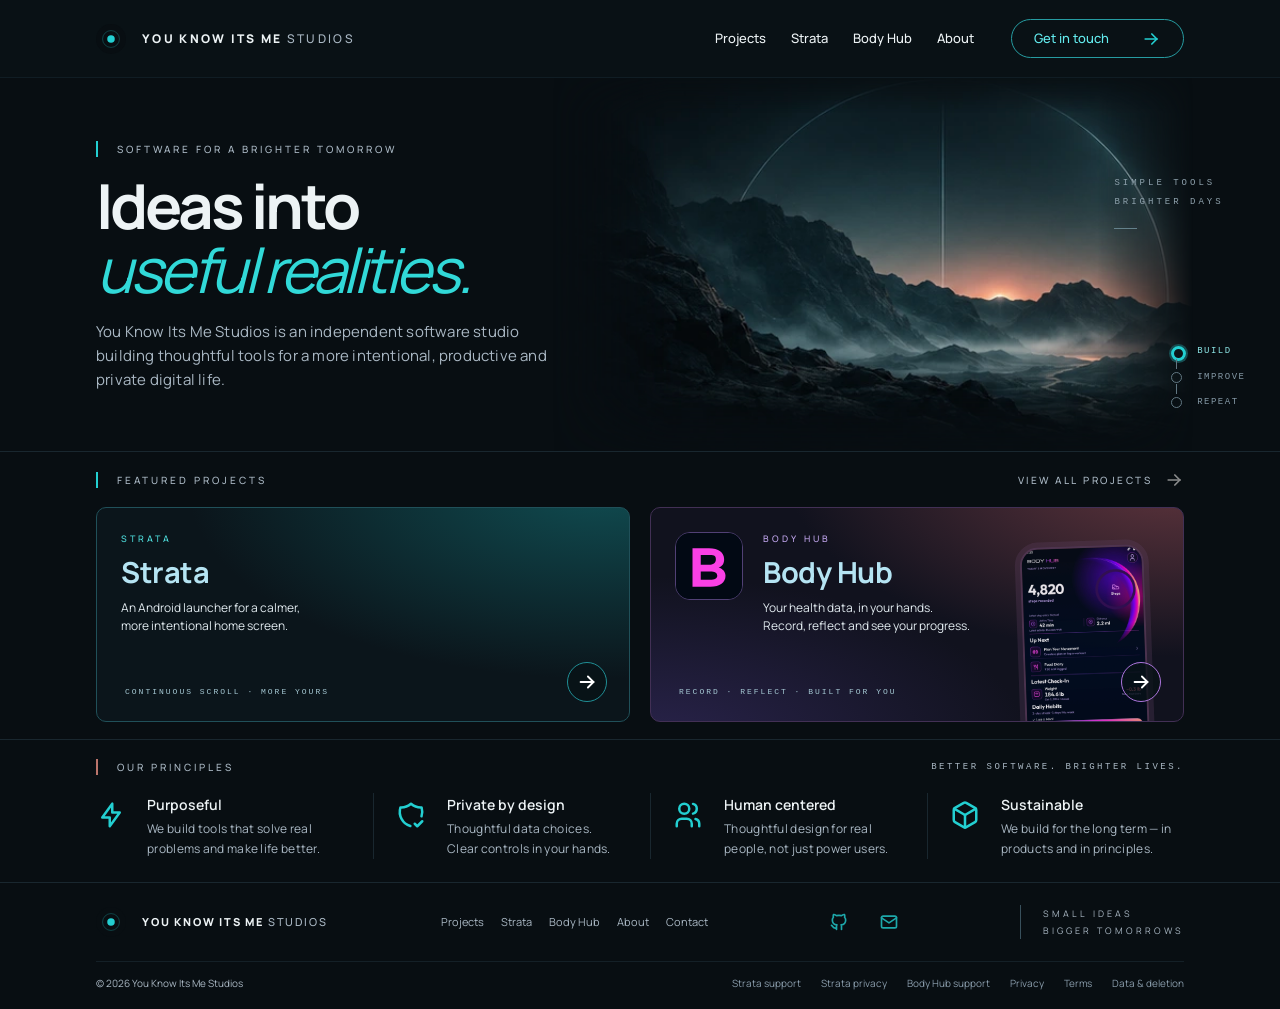
==== index.html @ c28adc27 "Remove homepage hero buttons and trailing spacing" ====
<!doctype html>
<html lang="en">
  <head>
    <meta charset="utf-8">
    <meta name="viewport" content="width=device-width, initial-scale=1">
    <meta name="google-site-verification" content="4R4cerbUJGFpOKjUoRW-4Jpmn5m5QRYNYED318s_ZWQ" />
    <meta name="description" content="You Know Its Me Studios builds focused software, interactive tools, and digital products. Explore Strata and Body Hub for Android.">
    <meta name="theme-color" content="#080e12">
    <meta property="og:title" content="You Know Its Me Studios">
    <meta property="og:description" content="A software and interactive product studio. Explore Strata, a customizable Android launcher, and Body Hub for fitness and general wellness.">
    <meta property="og:type" content="website">
    <meta property="og:url" content="https://you-know-its-me-studios.github.io/youknowitsmestudios/">
    <title>You Know Its Me Studios</title>
    <link rel="icon" href="./assets/favicon.svg" type="image/svg+xml">
    <link rel="stylesheet" href="./styles.css?v=20261003-4">
    <script src="./script.js?v=20261003-4" defer></script>
  </head>
  <body>
    <a class="skip-link" href="#main-content">Skip to content</a>

    <header class="site-header"><div class="shell site-header__inner">
<a class="wordmark" href="./" aria-label="You Know Its Me Studios home"><img src="./assets/favicon.svg" width="30" height="30" alt=""><span>You Know Its Me <b>Studios</b></span></a>
<button class="menu-toggle" type="button" aria-expanded="false" aria-controls="site-navigation" hidden>Menu</button>
<nav class="site-nav" id="site-navigation" aria-label="Primary navigation"><a href="./#projects">Projects</a><a href="./strata/">Strata</a><a href="./bodyhub/">Body Hub</a><a href="./#about">About</a><a class="contact-link" href="mailto:youknowitsmestudios@gmail.com">Get in touch <img src="./assets/icons/arrow-right.svg" alt="" width="20" height="20"></a></nav>
</div></header>

    <main id="main-content">
<section class="hero">
  <div class="shell hero__inner">
    <div class="hero__copy">
      <p class="eyebrow">Software for a brighter tomorrow</p>
      <h1>Ideas into<br><em>useful realities.</em></h1>
      <p class="hero__lede">You Know Its Me Studios is an independent software studio building thoughtful tools for a more intentional, productive and private digital life.</p>
    </div>
    <div class="hero__art" aria-hidden="true"><img class="hero__landscape" src="assets/mountain-valley.webp" width="600" height="373" alt=""><p class="hero__annotation">Simple tools<br>Brighter days<span></span></p><ol class="hero__process"><li class="active">Build</li><li>Improve</li><li>Repeat</li></ol></div>
  </div>
</section>
<section class="projects-section" id="projects" tabindex="-1" aria-labelledby="projects-title"><div class="shell">
  <div class="section-bar"><h2 class="eyebrow" id="projects-title">Featured projects</h2><a class="small-link" href="#project-list">View all projects <img src="assets/icons/arrow-right.svg" width="20" height="20" alt=""></a></div>
  <div class="project-grid" id="project-list">
    <a class="project-card project-card--strata" href="strata/" aria-labelledby="strata-title">
      <div class="project-card__copy"><p class="product-label">Strata</p><h3 id="strata-title">Strata</h3><p>An Android launcher for a calmer,<br class="desktop-break"> more intentional home screen.</p></div>
      <p class="project-card__tags">Continuous scroll · More yours</p><span class="circle-arrow"><img src="assets/icons/arrow-right.svg" width="22" height="22" alt=""></span>
    </a>
    <a class="project-card project-card--bodyhub" href="bodyhub/" aria-labelledby="bodyhub-title">
      <img class="product-icon" src="assets/bodyhub-icon.svg" width="94" height="94" alt="">
      <div class="project-card__copy"><p class="product-label">Body Hub</p><h3 id="bodyhub-title">Body Hub</h3><p>Your health data, in your hands.<br>Record, reflect and see your progress.</p></div>
      <img class="project-card__screen" src="assets/bodyhub-today.webp" width="720" height="1280" alt="Body Hub Today screen with movement, activity and daily records">
      <p class="project-card__tags">Record · Reflect · Built for you</p><span class="circle-arrow"><img src="assets/icons/arrow-right.svg" width="22" height="22" alt=""></span>
    </a>
  </div>
</div></section>
<section class="principles-section" id="about" tabindex="-1" aria-labelledby="principles-title"><div class="shell">
  <div class="section-bar"><h2 class="eyebrow" id="principles-title">Our principles</h2><p class="section-note">Better software. Brighter lives.</p></div>
  <div class="principles">
    <article><img src="assets/icons/bolt.svg" width="30" height="30" alt=""><div><h3>Purposeful</h3><p>We build tools that solve real problems and make life better.</p></div></article>
    <article><img src="assets/icons/shield-check.svg" width="30" height="30" alt=""><div><h3>Private by design</h3><p>Thoughtful data choices.<br>Clear controls in your hands.</p></div></article>
    <article><img src="assets/icons/users.svg" width="30" height="30" alt=""><div><h3>Human centered</h3><p>Thoughtful design for real people, not just power users.</p></div></article>
    <article><img src="assets/icons/cube.svg" width="30" height="30" alt=""><div><h3>Sustainable</h3><p>We build for the long term — in products and in principles.</p></div></article>
  </div>
</div></section>
</main>

    <footer class="site-footer"><div class="shell footer-main">
<a class="wordmark" href="./" aria-label="You Know Its Me Studios home"><img src="./assets/favicon.svg" width="30" height="30" alt=""><span>You Know Its Me <b>Studios</b></span></a>
<nav aria-label="Footer navigation"><a href="./#projects">Projects</a><a href="./strata/">Strata</a><a href="./bodyhub/">Body Hub</a><a href="./#about">About</a><a href="mailto:youknowitsmestudios@gmail.com">Contact</a></nav>
<div class="footer-social"><a href="https://github.com/You-Know-Its-Me-Studios/youknowitsmestudios" aria-label="Studio on GitHub"><img src="./assets/icons/brand-github.svg" alt="" width="20" height="20"></a><a href="mailto:youknowitsmestudios@gmail.com" aria-label="Email the studio"><img src="./assets/icons/mail.svg" alt="" width="20" height="20"></a></div>
<p class="footer-motto">Small ideas<br>Bigger tomorrows</p>
</div><div class="shell footer-resources"><p>© <span data-current-year>2026</span> You Know Its Me Studios</p><nav aria-label="Support and legal"><a href="./support/strata/">Strata support</a><a href="./privacy/strata/">Strata privacy</a><a href="./bodyhub/support.html">Body Hub support</a><a href="./bodyhub/privacy.html">Privacy</a><a href="./bodyhub/terms.html">Terms</a><a href="./bodyhub/data-deletion.html">Data &amp; deletion</a></nav></div></footer>
  </body>
</html>
---- styles.css ----
/* Shared studio design. All fonts and visual assets are served locally. */
@font-face {
  font-family:Manrope;
  font-style:normal;
  font-weight:400;
  font-display:swap;
  src:url("assets/fonts/manrope-400.woff2") format("woff2");
}
@font-face {
  font-family:Manrope;
  font-style:normal;
  font-weight:500;
  font-display:swap;
  src:url("assets/fonts/manrope-500.woff2") format("woff2");
}
@font-face {
  font-family:Manrope;
  font-style:normal;
  font-weight:600;
  font-display:swap;
  src:url("assets/fonts/manrope-600.woff2") format("woff2");
}
@font-face {
  font-family:Manrope;
  font-style:normal;
  font-weight:700;
  font-display:swap;
  src:url("assets/fonts/manrope-700.woff2") format("woff2");
}
@font-face {
  font-family:Manrope;
  font-style:normal;
  font-weight:800;
  font-display:swap;
  src:url("assets/fonts/manrope-800.woff2") format("woff2");
}
:root {
  color-scheme:dark;
  --bg:#080e12;
  --panel:#101920;
  --text:#edf3f5;
  --muted:#aab8c4;
  --quiet:#899cab;
  --accent:#23cfd1;
  --border:#19272f;
  --shell:min(1420px,85%);
  font-family:Manrope,"Segoe UI",sans-serif;
  font-synthesis:style;
}
* {
  box-sizing:border-box;
}
html {
  scroll-behavior:smooth;
  scrollbar-color:#38505c var(--bg);
}
body {
  margin:0;
  background:var(--bg);
  color:var(--text);
  font-size:15px;
  line-height:1.65;
}
a {
  color:inherit;
  text-decoration:none;
}
button,input {
  font:inherit;
}
button,a {
  -webkit-tap-highlight-color:transparent;
}
img {
  max-width:100%;
  display:block;
}
p,h1,h2,h3,figure {
  margin:0;
}
h1,h2,h3 {
  line-height:1.15;
}
p {
  color:var(--muted);
}
button {
  cursor:pointer;
}
a,button {
  touch-action:manipulation;
}
a:focus-visible,button:focus-visible,summary:focus-visible {
  outline:2px solid var(--accent);
  outline-offset:5px;
}
::selection {
  background:var(--accent);
  color:var(--bg);
}
.shell {
  width:var(--shell);
  margin-inline:auto;
}
.skip-link {
  position:fixed;
  top:10px;
  left:10px;
  z-index:1000;
  padding:10px 20px;
  background:var(--accent);
  color:var(--bg);
  transform:translateY(-160%);
}
.skip-link:focus {
  transform:none;
}
section[id],div[id] {
  scroll-margin-top:24px;
}
#projects,#about {
  scroll-margin-top:96px;
}
/* Header and footer are static HTML, maintained with tools/sync_chrome.py. */
.site-header {
  border-bottom:1px solid #101d24;
  background:#091115;
}
.site-header__inner {
  height:77px;
  display:flex;
  align-items:center;
  justify-content:space-between;
  gap:30px;
}
.wordmark {
  display:flex;
  align-items:center;
  gap:16px;
  flex-shrink:0;
  font-size:12px;
  font-weight:800;
  letter-spacing:2.3px;
  text-transform:uppercase;
  white-space:nowrap;
}
.wordmark b {
  color:var(--muted);
  font-weight:500;
}
.wordmark img {
  width:30px;
  height:30px;
}
.site-nav {
  display:flex;
  align-items:center;
  gap:40px;
  font-size:13px;
  font-weight:500;
}
.site-nav a {
  padding-block:10px;
}
.site-nav a:hover,.site-nav a[aria-current] {
  color:var(--accent);
}
.site-nav .contact-link {
  display:flex;
  align-items:center;
  gap:32px;
  margin-left:12px;
  border:1px solid #269ca1;
  border-radius:30px;
  padding:8px 22px;
  color:#64edf0;
}
.menu-toggle {
  display:none;
  border:1px solid var(--border);
  background:var(--panel);
  border-radius:6px;
  color:var(--text);
  padding:9px 15px;
}
.menu-toggle[hidden] {
  display:none;
}
.footer-main {
  min-height:78px;
  display:flex;
  align-items:center;
  justify-content:space-between;
  gap:32px;
}
.site-footer {
  border-top:1px solid var(--border);
}
.footer-main .wordmark {
  font-size:11px;
  letter-spacing:1.8px;
}
.footer-main nav {
  display:flex;
  gap:28px;
  font-size:11px;
  color:var(--muted);
}
.footer-main nav a:hover,.footer-resources a:hover {
  color:var(--accent);
}
.footer-social {
  display:flex;
  gap:14px;
}
.footer-social a {
  padding:8px;
}
.footer-social img {
  opacity:.8;
}
.footer-motto {
  border-left:1px solid #38505c;
  padding-left:44px;
  font-size:9px;
  letter-spacing:3px;
  text-transform:uppercase;
  line-height:1.9;
}
.footer-resources {
  padding:13px 0 18px;
  border-top:1px solid #142027;
  display:flex;
  justify-content:space-between;
  gap:20px;
  font-size:10px;
  color:var(--quiet);
}
.footer-resources nav {
  display:flex;
  flex-wrap:wrap;
  gap:8px 20px;
}
.eyebrow,.product-label,.small-link,.section-note,.project-card__tags {
  font-size:10px;
  letter-spacing:3px;
  text-transform:uppercase;
  font-weight:500;
}
.eyebrow {
  color:var(--muted);
  border-left:2px solid var(--accent);
  padding-left:19px;
  line-height:1.6;
}
.button-row {
  display:flex;
  flex-wrap:wrap;
  align-items:center;
  gap:20px;
}
.button {
  display:inline-flex;
  justify-content:center;
  align-items:center;
  gap:20px;
  min-height:44px;
  border:1px solid transparent;
  border-radius:28px;
  padding:10px 27px;
  font-size:13px;
  font-weight:600;
  transition:background-color 160ms,border-color 160ms;
}
.button--primary {
  background:var(--accent);
  color:#061519;
}
.button--primary img {
  filter:brightness(.13);
}
.button--primary:hover {
  background:#72ebed;
}
.button--ghost {
  border-color:#788a98;
  color:var(--muted);
}
.button--ghost:hover {
  border-color:var(--accent);
  color:var(--text);
}
/* Homepage: proportions follow the 1672 Ãƒâ€” 941 approved reference. */
.hero {
  overflow:hidden;
  border-bottom:1px solid var(--border);
}
.hero__inner {
  position:relative;
  min-height:373px;
  display:grid;
  grid-template-columns:46% 54%;
  align-items:center;
}
.hero__copy {
  position:relative;
  z-index:2;
  padding:26px 0 22px;
}
.hero h1 {
  font-size:70px;
  letter-spacing:-3px;
  font-weight:700;
  line-height:.99;
  margin:18px 0 16px;
}
.hero h1 em {
  display:inline-block;
  font-weight:400;
  line-height:1.1;
  color:#31d9d8;
  letter-spacing:-3.5px;
}
.hero__lede {
  font-size:17px;
  line-height:1.6;
  letter-spacing:.2px;
  max-width:515px;
  margin-bottom:0;
}
.hero__art {
  position:absolute;
  inset:0 -9% 0 42%;
  pointer-events:none;
}
.hero__landscape {
  position:absolute;
  left:3%;
  top:-12px;
  width:690px;
  max-width:none;
  height:auto;
  mask-image:linear-gradient(90deg,transparent,black 18%,black 85%,transparent),linear-gradient(0deg,transparent,black 18%,black 88%,transparent);
  mask-composite:intersect;
}
.hero__annotation {
  position:absolute;
  right:16%;
  top:96px;
  font-family:Consolas,monospace;
  font-size:9px;
  letter-spacing:3px;
  line-height:2.1;
  text-transform:uppercase;
  color:#8ea1ac;
}
.hero__annotation span {
  display:block;
  width:23px;
  border-top:1px solid #64818b;
  margin-top:16px;
}
.hero__process {
  position:absolute;
  right:10%;
  bottom:36px;
  list-style:none;
  margin:0;
  padding:0;
  font:9px/2.8 Consolas,monospace;
  letter-spacing:1.5px;
  text-transform:uppercase;
  color:#8599a6;
}
.hero__process li {
  position:relative;
  padding-left:26px;
}
.hero__process li:before {
  content:"";
  position:absolute;
  width:9px;
  height:9px;
  border:1px solid #617782;
  border-radius:50%;
  left:0;
  top:7px;
}
.hero__process li+li:after {
  content:"";
  position:absolute;
  left:5px;
  top:-6px;
  height:10px;
  border-left:1px solid #617782;
}
.hero__process .active {
  color:#8de6e7;
}
.hero__process .active:before {
  border:3px solid var(--accent);
  box-shadow:0 0 0 2px #174d51;
}
.projects-section {
  padding:18px 0 17px;
  border-bottom:1px solid var(--border);
}
.section-bar {
  display:flex;
  align-items:center;
  justify-content:space-between;
  gap:20px;
  margin-bottom:17px;
  min-height:18px;
}
.small-link {
  display:flex;
  align-items:center;
  gap:12px;
  color:var(--muted);
  font-size:10px;
  letter-spacing:2.5px;
}
.small-link img {
  filter:grayscale(1);
  opacity:.8;
}
.small-link:hover {
  color:var(--accent);
}
.project-grid {
  display:grid;
  grid-template-columns:1fr 1fr;
  gap:20px;
}
.project-card {
  position:relative;
  display:grid;
  grid-template-columns:94px 1fr;
  align-content:start;
  gap:30px;
  height:207px;
  padding:25px;
  overflow:hidden;
  border:1px solid #205059;
  border-radius:10px;
  background:radial-gradient(ellipse at 95% -10%,#104c51 0%,transparent 58%),#0b151b;
  transition:border-color 160ms;
}
.project-card:hover {
  border-color:var(--accent);
}
.product-icon {
  width:94px;
  height:94px;
  border-radius:20px;
  border:1px solid #335d68;
  object-fit:contain;
  background:#071218;
}
.project-card__copy {
  position:relative;
  z-index:1;
  padding-top:0;
}
.product-label {
  font-size:9px;
  color:#4fe0df;
  letter-spacing:3px;
  margin-bottom:9px;
}
.project-card h3 {
  font-size:32px;
  font-weight:700;
  letter-spacing:-.5px;
  color:#b5e4f3;
  margin-bottom:10px;
}
.project-card__copy>p:last-child {
  font-size:13px;
  line-height:1.5;
  max-width:258px;
  color:#e0e9ee;
}
.project-card__screen {
  position:absolute;
  top:20px;
  right:72px;
  width:145px;
  height:auto;
  border:2px solid #7395a2;
  border-radius:18px;
  transform:rotate(3deg);
  box-shadow:0 0 0 5px #0b162080;
}
.project-card__tags {
  position:absolute;
  left:28px;
  bottom:23px;
  font:9px/1.5 Consolas,monospace;
  letter-spacing:2px;
  color:#a6c9d4;
}
.circle-arrow {
  position:absolute;
  right:22px;
  bottom:19px;
  width:40px;
  height:40px;
  border:1px solid #208f96;
  border-radius:50%;
  display:grid;
  place-items:center;
  background:#081217bb;
}
.circle-arrow img {
  filter:grayscale(1) brightness(1.6);
}
.project-card--bodyhub {
  border-color:#423055;
  background:radial-gradient(ellipse at 100% -20%,#64373f 0,transparent 53%),radial-gradient(ellipse at 0 110%,#29234b,transparent 50%),#11121e;
}
.project-card--bodyhub .product-icon {
  border-color:#514075;
}
.project-card--bodyhub .product-label {
  color:#c2a6ee;
}
.project-card--bodyhub .project-card__screen {
  right:76px;
  width:159px;
  top:28px;
  border-color:#513754;
  transform:rotate(-2deg);
  box-shadow:0 0 0 5px #60426355;
}
.project-card--bodyhub .circle-arrow {
  border-color:#ac75dd;
}
.project-card--bodyhub .project-card__copy>p:last-child {
  max-width:275px;
}
.project-card--strata:not(:has(.product-icon)) {
  grid-template-columns:1fr;
}
.project-card--strata:not(:has(.product-icon)) .project-card__copy {
  padding-left:0;
}
.principles-section {
  padding:18px 0 23px;
}
.principles-section .eyebrow {
  border-color:#ba746b;
}
.section-note {
  font:9px/1.6 Consolas,monospace;
  letter-spacing:2.5px;
}
.principles {
  display:grid;
  grid-template-columns:repeat(4,1fr);
  gap:40px;
}
.principles article {
  display:grid;
  grid-template-columns:34px 1fr;
  gap:26px;
  position:relative;
}
.principles article+article {
  border-left:1px solid var(--border);
  padding-left:40px;
}
.principles h3 {
  font-size:14px;
  font-weight:600;
  margin:4px 0 6px;
}
.principles p {
  font-size:12px;
  line-height:1.65;
  letter-spacing:.3px;
}
.principles img {
  margin-top:7px;
}
/* Product presentation */
.theme-bodyhub {
  --accent:#c29aef;
}
.product-hero {
  display:grid;
  grid-template-columns:1.1fr .9fr;
  gap:80px;
  align-items:center;
  padding-block:56px;
}
.product-hero h1 {
  font-size:clamp(38px,4vw,62px);
  font-weight:700;
  letter-spacing:-2px;
  margin:20px 0;
}
.product-hero h1 em {
  font-weight:400;
  color:var(--accent);
}
.product-hero__lede {
  font-size:17px;
  max-width:560px;
  line-height:1.8;
  margin-bottom:25px;
}
.product-heading {
  display:flex;
  align-items:center;
  gap:18px;
}
.product-heading .product-icon {
  width:55px;
  height:55px;
  border-radius:13px;
}
.product-heading .eyebrow {
  border:0;
  padding:0;
}
.availability {
  font-size:12px;
  color:var(--muted);
  margin-top:18px;
}
.product-showcase {
  display:flex;
  align-items:center;
  justify-content:center;
  gap:25px;
  position:relative;
  min-width:0;
  padding:25px;
  background:radial-gradient(ellipse at center,#19383b80,transparent 67%);
}
.theme-bodyhub .product-showcase {
  background:radial-gradient(ellipse at center,#67306740,transparent 70%);
}
.product-showcase img {
  width:220px;
  height:auto;
  border:1px solid #425867;
  border-radius:20px;
  box-shadow:0 20px 60px #0006;
}
.product-showcase img+img {
  width:190px;
  margin-top:45px;
}
.product-showcase figcaption {
  position:absolute;
  bottom:-10px;
  font-size:10px;
  color:var(--quiet);
}
.product-summary {
  border-block:1px solid var(--border);
  padding:22px 0;
}
.product-summary .shell {
  display:flex;
  justify-content:center;
  flex-wrap:wrap;
  gap:15px 45px;
  font-size:12px;
  letter-spacing:1px;
  color:var(--muted);
}
.product-details {
  padding-block:60px;
}
.product-details>h2 {
  font-size:34px;
  margin:16px 0 30px;
  letter-spacing:-1px;
}
.feature-grid {
  display:grid;
  grid-template-columns:repeat(3,1fr);
  gap:24px;
}
.feature-card {
  padding:28px;
  border:1px solid var(--border);
  border-radius:10px;
  background:var(--panel);
}
.feature-card h3 {
  font-size:20px;
  margin:12px 0;
}
.feature-card p {
  font-size:14px;
}
.feature-card .product-label {
  color:var(--accent);
}
.product-resources {
  display:grid;
  grid-template-columns:1fr 1.3fr;
  gap:60px;
  padding:40px 0 55px;
  border-top:1px solid var(--border);
}
.product-resources h2 {
  font-size:32px;
  margin-top:18px;
}
.product-resources p {
  margin-bottom:16px;
}
.inline-links {
  display:flex;
  flex-wrap:wrap;
  gap:12px 24px;
}
.inline-links a,.text-link {
  color:var(--accent);
  text-decoration:underline;
  text-underline-offset:5px;
}
.asset-note {
  border:1px solid var(--border);
  padding:32px;
  border-radius:10px;
  font-size:14px;
  color:var(--muted);
}
/* Existing support and policy content, preserved verbatim. */
.page-hero,.legal-hero {
  padding-block:50px 40px;
  border-bottom:1px solid var(--border);
  margin-bottom:40px;
}
.page-hero h1,.legal-hero h1 {
  font-size:clamp(36px,4.5vw,64px);
  letter-spacing:-2px;
  font-weight:700;
  line-height:1.1;
}
.page-hero h1 span,.legal-hero h1 span {
  color:var(--accent);
  font-weight:400;
}
.page-hero__grid,.legal-hero {
  display:grid;
  grid-template-columns:1.1fr 1fr;
  gap:50px;
}
.page-hero .eyebrow,.legal-hero .eyebrow {
  margin-bottom:20px;
}
.page-hero__grid>div>p {
  max-width:600px;
}
.legal-hero__meta {
  align-self:center;
  max-width:500px;
}
.legal-hero__meta p {
  display:flex;
  justify-content:space-between;
  gap:20px;
  border-bottom:1px solid var(--border);
  padding:10px 0;
  font-size:13px;
}
.legal-hero__meta strong {
  font-weight:500;
  color:var(--text);
  text-align:right;
}
.legal-layout {
  display:grid;
  grid-template-columns:255px minmax(0,1fr);
  gap:65px;
  padding-bottom:60px;
}
.legal-toc {
  align-self:start;
  position:sticky;
  top:25px;
  font-size:13px;
}
.legal-toc>p:first-child {
  font-size:10px;
  text-transform:uppercase;
  letter-spacing:2px;
  margin-bottom:16px;
}
.legal-toc nav {
  display:grid;
  gap:10px;
  color:var(--muted);
}
.legal-toc a:hover {
  color:var(--accent);
}
.legal-toc__product {
  margin-top:25px;
}
.legal-copy {
  max-width:880px;
  min-width:0;
  overflow-wrap:anywhere;
}
.legal-copy section {
  margin-bottom:35px;
  scroll-margin-top:25px;
}
.legal-copy h2 {
  font-size:25px;
  font-weight:600;
  margin:5px 0 18px;
  letter-spacing:-.5px;
}
.legal-copy h3 {
  font-size:19px;
  margin:24px 0 15px;
}
.legal-copy p,.legal-copy li {
  font-size:15px;
  color:var(--muted);
  line-height:1.85;
}
.legal-copy p {
  margin:14px 0;
}
.legal-copy strong {
  color:var(--text);
  font-weight:600;
}
.legal-copy ul,.legal-copy ol {
  padding-left:23px;
}
.legal-copy li {
  padding-left:4px;
  margin:8px 0;
}
.legal-copy li::marker {
  color:var(--accent);
}
.legal-copy a,.support-contact a {
  color:var(--accent);
  text-decoration:underline;
  text-underline-offset:4px;
  overflow-wrap:anywhere;
}
.legal-intro,.callout {
  background:var(--panel);
  border-left:2px solid var(--accent);
  padding:16px 24px;
  margin-bottom:30px;
}
.steps {
  font-weight:600;
  color:var(--text);
}
.ratings {
  width:100%;
  table-layout:fixed;
  border-collapse:collapse;
  margin:25px 0;
  font-size:13px;
}
.ratings caption {
  text-align:left;
  margin-bottom:15px;
  color:var(--muted);
}
.ratings th,.ratings td {
  border-bottom:1px solid var(--border);
  text-align:left;
  vertical-align:top;
  padding:12px 9px;
  overflow-wrap:anywhere;
}
.ratings th {
  background:var(--panel);
  color:var(--accent);
}
.ratings td {
  color:var(--muted);
}
.support-contact {
  margin-top:25px;
  padding:24px;
  background:var(--panel);
  border:1px solid var(--border);
  border-radius:10px;
}
.support-contact h2 {
  font-size:22px;
  margin-bottom:12px;
}
.support-contact p:last-child {
  font-size:12px;
  margin-top:14px;
}
.support-layout {
  padding-bottom:60px;
}
.support-content {
  max-width:880px;
  margin-inline:auto;
}
.support-section+.support-section {
  margin-top:40px;
  padding-top:30px;
  border-top:1px solid var(--border);
}
.support-section h2 {
  font-size:28px;
  margin:15px 0;
}
.step-list {
  list-style:none;
  padding:0;
}
.step-list li {
  display:flex;
  gap:22px;
  border-bottom:1px solid var(--border);
  padding:20px 0;
}
.step-list li>span {
  color:var(--accent);
  font-size:12px;
  padding-top:3px;
}
.step-list strong {
  font-weight:600;
}
.step-list p {
  margin-top:6px;
}
.check-list {
  padding-left:22px;
  color:var(--muted);
}
.check-list li {
  padding-block:5px;
}
@media(min-width:1450px) {
  .hero__inner {
    min-height:373px;
  }
  .hero__copy {
    padding:26px 0 22px;
  }
  .hero h1 {
    font-size:70px;
  }
  .project-card {
    height:207px;
  }
}
@media(max-width:1449px) and (min-width:1001px) {
  .site-nav {
    gap:25px;
  }
  .hero h1 {
    font-size:62px;
  }
  .hero__lede {
    font-size:15px;
    max-width:460px;
  }
  .hero__landscape {
    left:0;
    width:640px;
  }
  .hero__annotation {
    right:8%;
  }
  .hero__process {
    right:5%;
  }
  .project-card {
    height:215px;
    grid-template-columns:68px 1fr;
    gap:20px;
    padding:24px;
  }
  .product-icon {
    width:68px;
    height:68px;
    border-radius:15px;
  }
  .project-card__copy>p:last-child {
    max-width:220px;
    font-size:12px;
  }
  .project-card__screen {
    width:116px;
    right:37px;
    top:38px;
    opacity:.9;
  }
  .project-card--bodyhub .project-card__screen {
    width:124px;
    right:36px;
    top:38px;
  }
  .project-card__copy {
    max-width:250px;
  }
  .project-card h3 {
    font-size:29px;
  }
  .project-card__tags {
    font-size:8px;
  }
  .principles {
    gap:20px;
  }
  .principles article {
    gap:17px;
  }
  .principles article+article {
    padding-left:22px;
  }
  .footer-main {
    gap:20px;
  }
  .footer-main nav {
    gap:17px;
  }
  .footer-motto {
    padding-left:22px;
  }
  .product-hero {
    gap:35px;
  }
  .product-showcase img {
    width:180px;
  }
  .product-showcase img+img {
    width:160px;
  }
}
@media(max-width:1200px) and (min-width:1001px) {
  .project-card__screen {
    right:18px;
    width:100px;
  }
  .project-card--bodyhub .project-card__screen {
    right:18px;
    width:100px;
  }
  .project-card {
    grid-template-columns:55px 1fr;
    gap:16px;
  }
  .product-icon {
    width:55px;
    height:55px;
  }
  .project-card__copy>p:last-child {
    max-width:185px;
  }
  .project-card--bodyhub .project-card__copy>p:last-child {
    max-width:185px;
  }
  .footer-motto {
    display:none;
  }
}
@media(max-width:1000px) {
  :root {
    --shell:calc(100% - 48px);
  }
  .site-header__inner {
    height:auto;
    min-height:72px;
    flex-wrap:wrap;
    gap:0;
    padding-block:18px;
  }
  .wordmark {
    font-size:11px;
    letter-spacing:1.5px;
    gap:10px;
  }
  .js .menu-toggle:not([hidden]) {
    display:block;
  }
  .site-nav {
    width:100%;
    flex-wrap:wrap;
    gap:12px 26px;
    padding-top:20px;
  }
  .js .site-nav {
    display:none;
  }
  .js .site-nav.is-open {
    display:flex;
  }
  .site-nav .contact-link {
    margin-left:0;
    gap:20px;
  }
  .hero__inner {
    min-height:400px;
    grid-template-columns:58% 42%;
  }
  .hero h1 {
    font-size:57px;
  }
  .hero__lede {
    font-size:15px;
  }
  .hero__landscape {
    left:-45px;
    top:25px;
    width:610px;
    opacity:.65;
  }
  .hero__art {
    left:45%;
  }
  .hero__annotation {
    display:none;
  }
  .hero__process {
    right:16%;
    bottom:28px;
  }
  .project-grid {
    gap:16px;
  }
  .project-card {
    height:265px;
    grid-template-columns:50px 1fr;
    gap:15px;
    padding:20px;
  }
  .product-icon {
    width:50px;
    height:50px;
    border-radius:12px;
  }
  .product-label {
    margin-bottom:6px;
    font-size:8px;
  }
  .project-card h3 {
    font-size:28px;
  }
  .project-card__copy>p:last-child,.project-card--bodyhub .project-card__copy>p:last-child {
    max-width:165px;
    font-size:12px;
  }
  .project-card__screen,.project-card--bodyhub .project-card__screen {
    width:110px;
    right:10px;
    top:118px;
    opacity:.85;
  }
  .project-card__tags {
    bottom:20px;
    left:20px;
    max-width:160px;
    font-size:8px;
    line-height:2;
  }
  .circle-arrow {
    z-index:2;
    right:17px;
    bottom:16px;
  }
  .principles {
    grid-template-columns:repeat(2,1fr);
    gap:28px;
  }
  .principles article+article {
    padding-left:25px;
  }
  .principles article:nth-child(3) {
    padding-left:0;
    border-left:0;
  }
  .principles-section {
    padding-bottom:28px;
  }
  .footer-main {
    flex-wrap:wrap;
    justify-content:flex-start;
    gap:20px 35px;
    padding-block:23px;
  }
  .footer-main nav {
    margin-left:auto;
    gap:18px;
  }
  .footer-motto {
    margin-left:auto;
  }
  .footer-resources {
    flex-direction:column;
    gap:12px;
  }
  .product-hero {
    gap:25px;
    padding-block:40px;
    grid-template-columns:1fr 1fr;
  }
  .product-hero h1 {
    font-size:40px;
  }
  .product-hero__lede {
    font-size:15px;
  }
  .product-showcase {
    gap:12px;
    padding:12px;
  }
  .product-showcase img {
    width:55%;
    border-radius:12px;
  }
  .product-showcase img+img {
    width:43%;
  }
  .feature-grid {
    gap:15px;
  }
  .feature-card {
    padding:22px;
  }
  .legal-layout {
    grid-template-columns:210px minmax(0,1fr);
    gap:30px;
  }
  .page-hero__grid,.legal-hero {
    gap:30px;
    grid-template-columns:1fr 1fr;
  }
  .product-resources {
    gap:30px;
  }
}
@media(max-width:650px) {
  :root {
    --shell:calc(100% - 40px);
  }
  .site-header__inner {
    min-height:70px;
    padding-block:15px;
  }
  .wordmark {
    font-size:9px;
    letter-spacing:1.2px;
    gap:9px;
  }
  .wordmark img {
    width:27px;
    height:27px;
  }
  .menu-toggle {
    font-size:12px;
    padding:8px 11px;
  }
  .site-nav {
    align-items:stretch;
    flex-direction:column;
    gap:5px;
  }
  .site-nav a {
    padding:10px;
  }
  .site-nav .contact-link {
    align-self:flex-start;
    margin-top:7px;
  }
  .hero__inner {
    display:flex;
    flex-direction:column;
    align-items:stretch;
    min-height:0;
  }
  .hero__copy {
    padding:32px 0 0;
  }
  .eyebrow {
    font-size:8px;
    letter-spacing:2.3px;
    padding-left:12px;
  }
  .hero h1 {
    font-size:clamp(42px,10vw,60px);
    letter-spacing:-2px;
    line-height:1.04;
    margin-top:20px;
  }
  .hero h1 em {
    letter-spacing:-2px;
  }
  .hero__lede {
    font-size:14px;
    line-height:1.8;
    margin:17px 0 0;
    max-width:440px;
  }
  .button-row {
    gap:12px;
  }
  .button {
    font-size:12px;
    gap:14px;
    padding:10px 19px;
    min-height:44px;
  }
  .hero__art {
    position:relative;
    inset:auto;
    height:240px;
    margin:5px -20px 0;
    overflow:hidden;
  }
  .hero__landscape {
    width:450px;
    max-width:none;
    left:50%;
    top:-4px;
    transform:translateX(-50%);
    opacity:1;
  }
  .hero__process {
    right:8%;
    bottom:20px;
    font-size:8px;
  }
  .projects-section {
    padding:23px 0;
  }
  .section-bar {
    gap:12px;
    margin-bottom:17px;
  }
  .small-link {
    font-size:8px;
    letter-spacing:1.5px;
    gap:5px;
  }
  .small-link img {
    width:16px;
  }
  .project-grid {
    grid-template-columns:1fr;
    gap:16px;
  }
  .project-card {
    height:220px;
    grid-template-columns:56px 1fr;
    gap:18px;
    padding:23px 20px;
  }
  .product-icon {
    width:56px;
    height:56px;
  }
  .project-card__copy>p:last-child,.project-card--bodyhub .project-card__copy>p:last-child {
    font-size:12px;
    max-width:190px;
  }
  .project-card__screen,.project-card--bodyhub .project-card__screen {
    width:100px;
    right:20px;
    top:120px;
    opacity:.8;
  }
  .project-card__tags {
    max-width:175px;
    bottom:21px;
  }
  .principles-section {
    padding-block:24px;
  }
  .section-note {
    display:none;
  }
  .principles {
    grid-template-columns:1fr;
    gap:0;
  }
  .principles article,.principles article+article,.principles article:nth-child(3) {
    border-left:0;
    border-top:1px solid var(--border);
    padding:19px 0;
    gap:21px;
    grid-template-columns:31px 1fr;
  }
  .principles article:first-child {
    border-top:0;
    padding-top:5px;
  }
  .principles article:last-child {
    padding-bottom:0;
  }
  .principles h3 {
    font-size:14px;
  }
  .principles p {
    font-size:13px;
    max-width:300px;
  }
  .footer-main {
    gap:15px 25px;
    padding-block:25px;
  }
  .footer-main .wordmark {
    font-size:9px;
  }
  .footer-main nav {
    order:3;
    width:100%;
    margin-left:0;
    gap:10px 21px;
    flex-wrap:wrap;
    font-size:12px;
  }
  .footer-main nav a {
    padding-block:7px;
  }
  .footer-social {
    margin-left:auto;
    gap:2px;
  }
  .footer-motto {
    display:none;
  }
  .footer-resources {
    font-size:11px;
    gap:16px;
    line-height:1.8;
  }
  .footer-resources nav {
    gap:6px 18px;
  }
  .footer-resources a {
    padding-block:5px;
  }
  .product-hero {
    grid-template-columns:1fr;
    gap:25px;
    padding-block:35px;
  }
  .product-hero h1 {
    font-size:42px;
  }
  .product-showcase {
    max-width:430px;
    width:100%;
    margin-inline:auto;
    padding:18px;
  }
  .product-showcase img {
    max-width:210px;
  }
  .product-showcase img+img {
    max-width:175px;
  }
  .product-showcase figcaption {
    font-size:9px;
  }
  .product-summary .shell {
    font-size:11px;
    gap:10px 23px;
  }
  .product-details {
    padding-block:38px;
  }
  .product-details>h2 {
    font-size:29px;
  }
  .feature-grid {
    grid-template-columns:1fr;
  }
  .feature-card {
    padding:24px;
  }
  .product-resources {
    grid-template-columns:1fr;
    gap:24px;
    padding-bottom:35px;
  }
  .product-resources h2 {
    font-size:29px;
  }
  .page-hero,.legal-hero {
    padding-block:32px;
    margin-bottom:28px;
  }
  .page-hero__grid,.legal-hero {
    grid-template-columns:1fr;
    gap:25px;
  }
  .page-hero h1,.legal-hero h1 {
    font-size:42px;
    letter-spacing:-1.5px;
  }
  .legal-layout {
    grid-template-columns:1fr;
    gap:28px;
    padding-bottom:35px;
  }
  .legal-toc {
    position:static;
    border-bottom:1px solid var(--border);
    padding-bottom:25px;
  }
  .legal-toc nav {
    grid-template-columns:1fr 1fr;
    gap:13px 20px;
    font-size:12px;
  }
  .legal-copy h2 {
    font-size:23px;
  }
  .legal-copy p,.legal-copy li {
    font-size:14px;
  }
  .legal-copy .ratings {
    font-size:10px;
  }
  .ratings th,.ratings td {
    padding:9px 5px;
  }
  .support-contact {
    padding:20px;
  }
  .support-contact a {
    font-size:13px;
  }
  .support-section h2 {
    font-size:25px;
  }
}
@media(prefers-reduced-motion:reduce) {
  html {
    scroll-behavior:auto;
  }
  *,*:before,*:after {
    transition:none!important;
    animation:none!important;
  }
}
.strata-overview {
  padding:48px;
  border-left:1px solid #24535a;
  background:radial-gradient(ellipse at top right,#143d4140,transparent 75%);
}
.strata-overview h2 {
  font-size:52px;
  line-height:1.2;
  letter-spacing:-2px;
  font-weight:500;
  color:#99dade;
  margin:24px 0;
}
.strata-overview>p:last-child {
  font-size:14px;
  max-width:320px;
}
.product-disclaimer {
  font-size:12px;
}
@media(max-width:650px) {
  .strata-overview {
    padding:28px;
  }
  .strata-overview h2 {
    font-size:40px;
  }
}
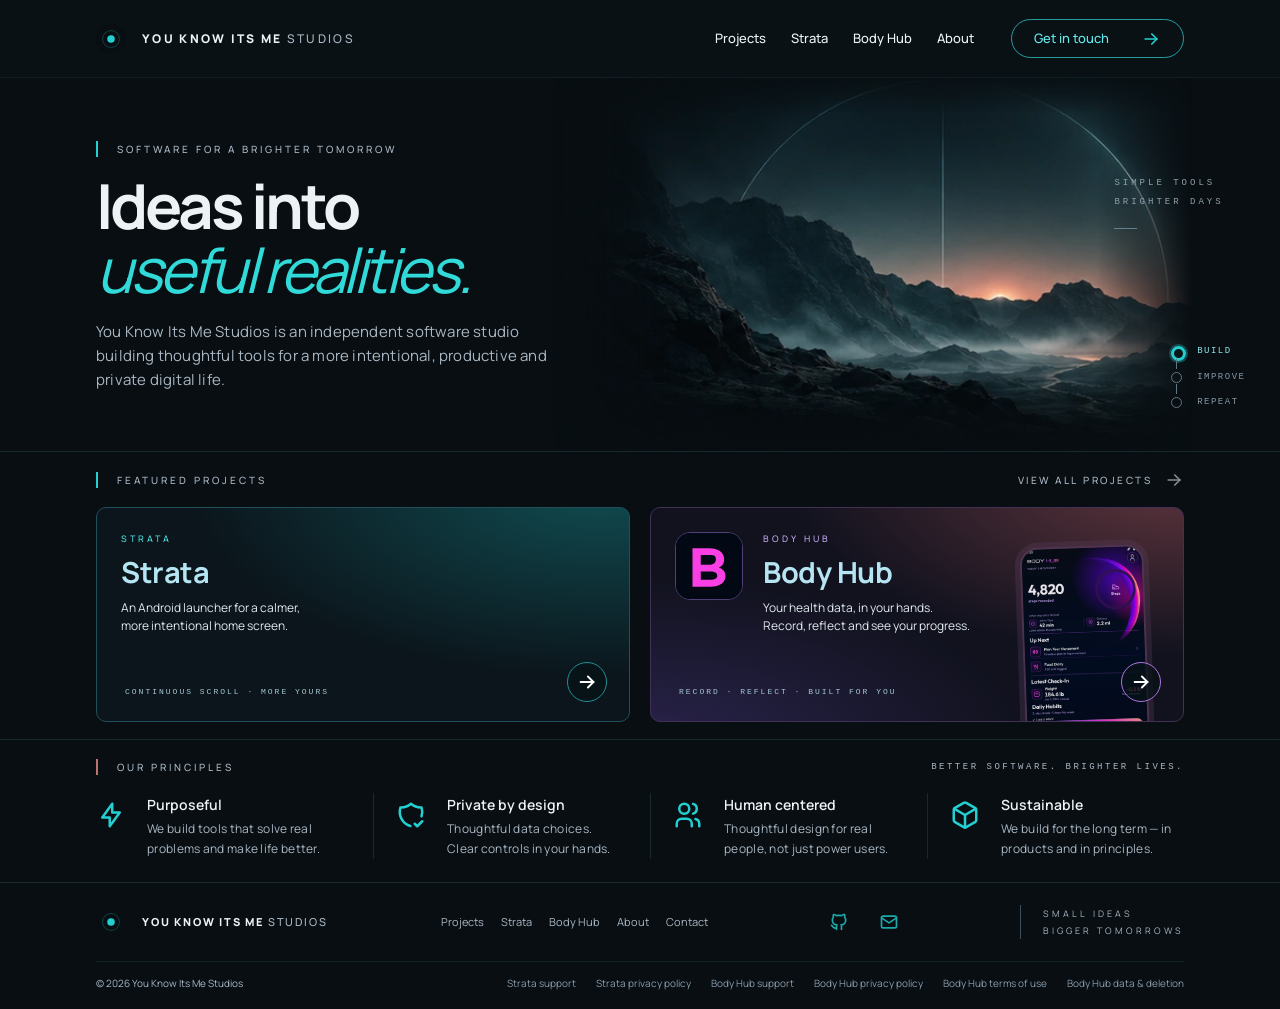
==== commit 6551da4a: "Label product-specific support and legal links consistently" ====
--- a/index.html
+++ b/index.html
@@ -66,6 +66,6 @@
 <nav aria-label="Footer navigation"><a href="./#projects">Projects</a><a href="./strata/">Strata</a><a href="./bodyhub/">Body Hub</a><a href="./#about">About</a><a href="mailto:youknowitsmestudios@gmail.com">Contact</a></nav>
 <div class="footer-social"><a href="https://github.com/You-Know-Its-Me-Studios/youknowitsmestudios" aria-label="Studio on GitHub"><img src="./assets/icons/brand-github.svg" alt="" width="20" height="20"></a><a href="mailto:youknowitsmestudios@gmail.com" aria-label="Email the studio"><img src="./assets/icons/mail.svg" alt="" width="20" height="20"></a></div>
 <p class="footer-motto">Small ideas<br>Bigger tomorrows</p>
-</div><div class="shell footer-resources"><p>© <span data-current-year>2026</span> You Know Its Me Studios</p><nav aria-label="Support and legal"><a href="./support/strata/">Strata support</a><a href="./privacy/strata/">Strata privacy</a><a href="./bodyhub/support.html">Body Hub support</a><a href="./bodyhub/privacy.html">Privacy</a><a href="./bodyhub/terms.html">Terms</a><a href="./bodyhub/data-deletion.html">Data &amp; deletion</a></nav></div></footer>
+</div><div class="shell footer-resources"><p>© <span data-current-year>2026</span> You Know Its Me Studios</p><nav aria-label="Support and legal"><a href="./support/strata/">Strata support</a><a href="./privacy/strata/">Strata privacy policy</a><a href="./bodyhub/support.html">Body Hub support</a><a href="./bodyhub/privacy.html">Body Hub privacy policy</a><a href="./bodyhub/terms.html">Body Hub terms of use</a><a href="./bodyhub/data-deletion.html">Body Hub data &amp; deletion</a></nav></div></footer>
   </body>
 </html>
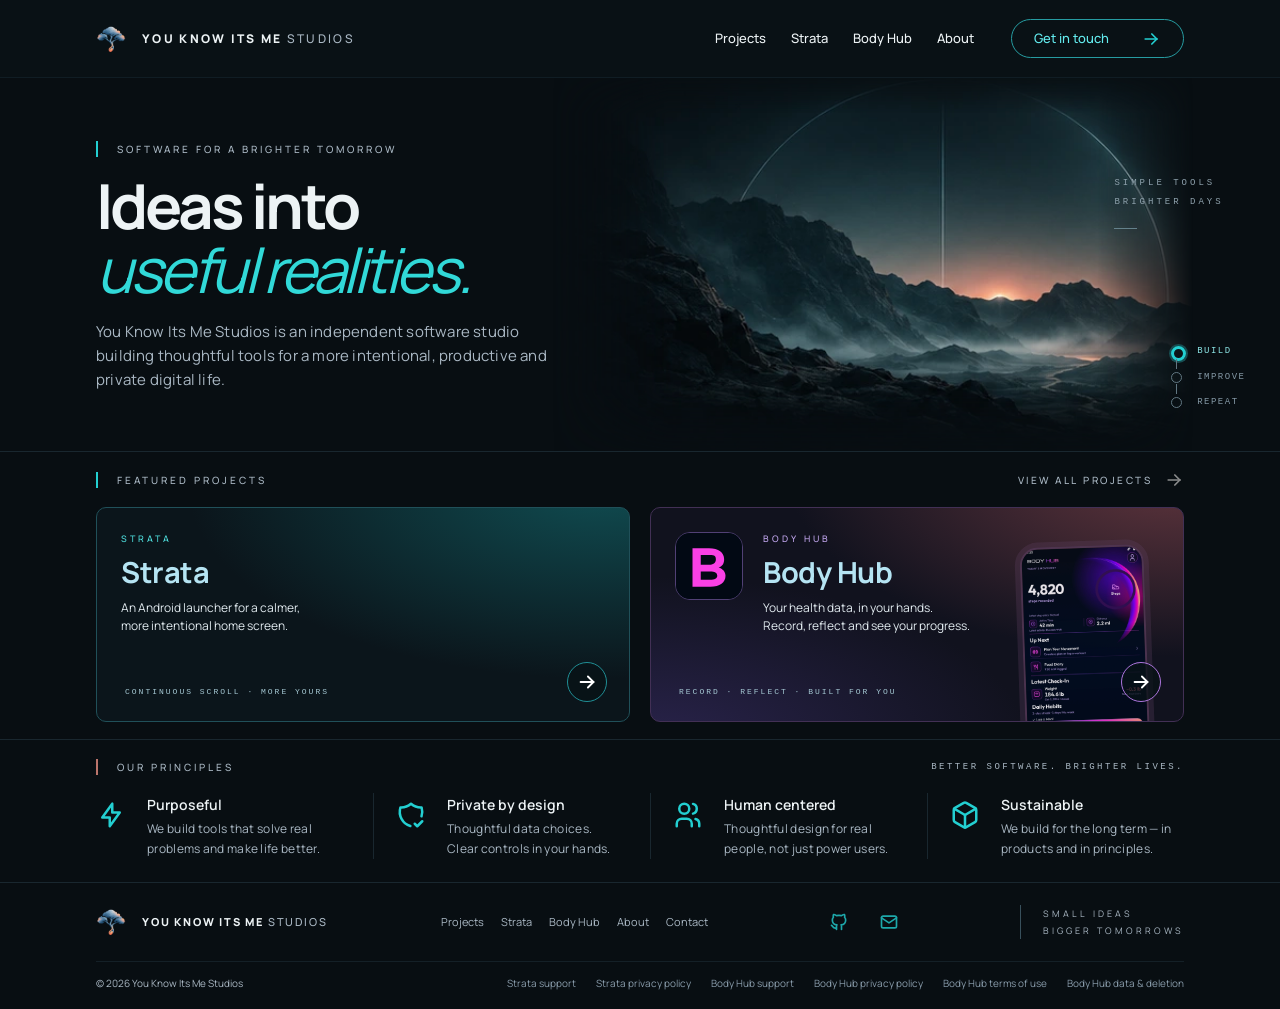
==== commit 0e8e152b: "Replace shared studio mark with supplied logo" ====
--- a/index.html
+++ b/index.html
@@ -19,7 +19,7 @@
     <a class="skip-link" href="#main-content">Skip to content</a>
 
     <header class="site-header"><div class="shell site-header__inner">
-<a class="wordmark" href="./" aria-label="You Know Its Me Studios home"><img src="./assets/favicon.svg" width="30" height="30" alt=""><span>You Know Its Me <b>Studios</b></span></a>
+<a class="wordmark" href="./" aria-label="You Know Its Me Studios home"><img src="./assets/studio-logo.png" width="30" height="30" alt=""><span>You Know Its Me <b>Studios</b></span></a>
 <button class="menu-toggle" type="button" aria-expanded="false" aria-controls="site-navigation" hidden>Menu</button>
 <nav class="site-nav" id="site-navigation" aria-label="Primary navigation"><a href="./#projects">Projects</a><a href="./strata/">Strata</a><a href="./bodyhub/">Body Hub</a><a href="./#about">About</a><a class="contact-link" href="mailto:youknowitsmestudios@gmail.com">Get in touch <img src="./assets/icons/arrow-right.svg" alt="" width="20" height="20"></a></nav>
 </div></header>
@@ -62,7 +62,7 @@
 </main>
 
     <footer class="site-footer"><div class="shell footer-main">
-<a class="wordmark" href="./" aria-label="You Know Its Me Studios home"><img src="./assets/favicon.svg" width="30" height="30" alt=""><span>You Know Its Me <b>Studios</b></span></a>
+<a class="wordmark" href="./" aria-label="You Know Its Me Studios home"><img src="./assets/studio-logo.png" width="30" height="30" alt=""><span>You Know Its Me <b>Studios</b></span></a>
 <nav aria-label="Footer navigation"><a href="./#projects">Projects</a><a href="./strata/">Strata</a><a href="./bodyhub/">Body Hub</a><a href="./#about">About</a><a href="mailto:youknowitsmestudios@gmail.com">Contact</a></nav>
 <div class="footer-social"><a href="https://github.com/You-Know-Its-Me-Studios/youknowitsmestudios" aria-label="Studio on GitHub"><img src="./assets/icons/brand-github.svg" alt="" width="20" height="20"></a><a href="mailto:youknowitsmestudios@gmail.com" aria-label="Email the studio"><img src="./assets/icons/mail.svg" alt="" width="20" height="20"></a></div>
 <p class="footer-motto">Small ideas<br>Bigger tomorrows</p>
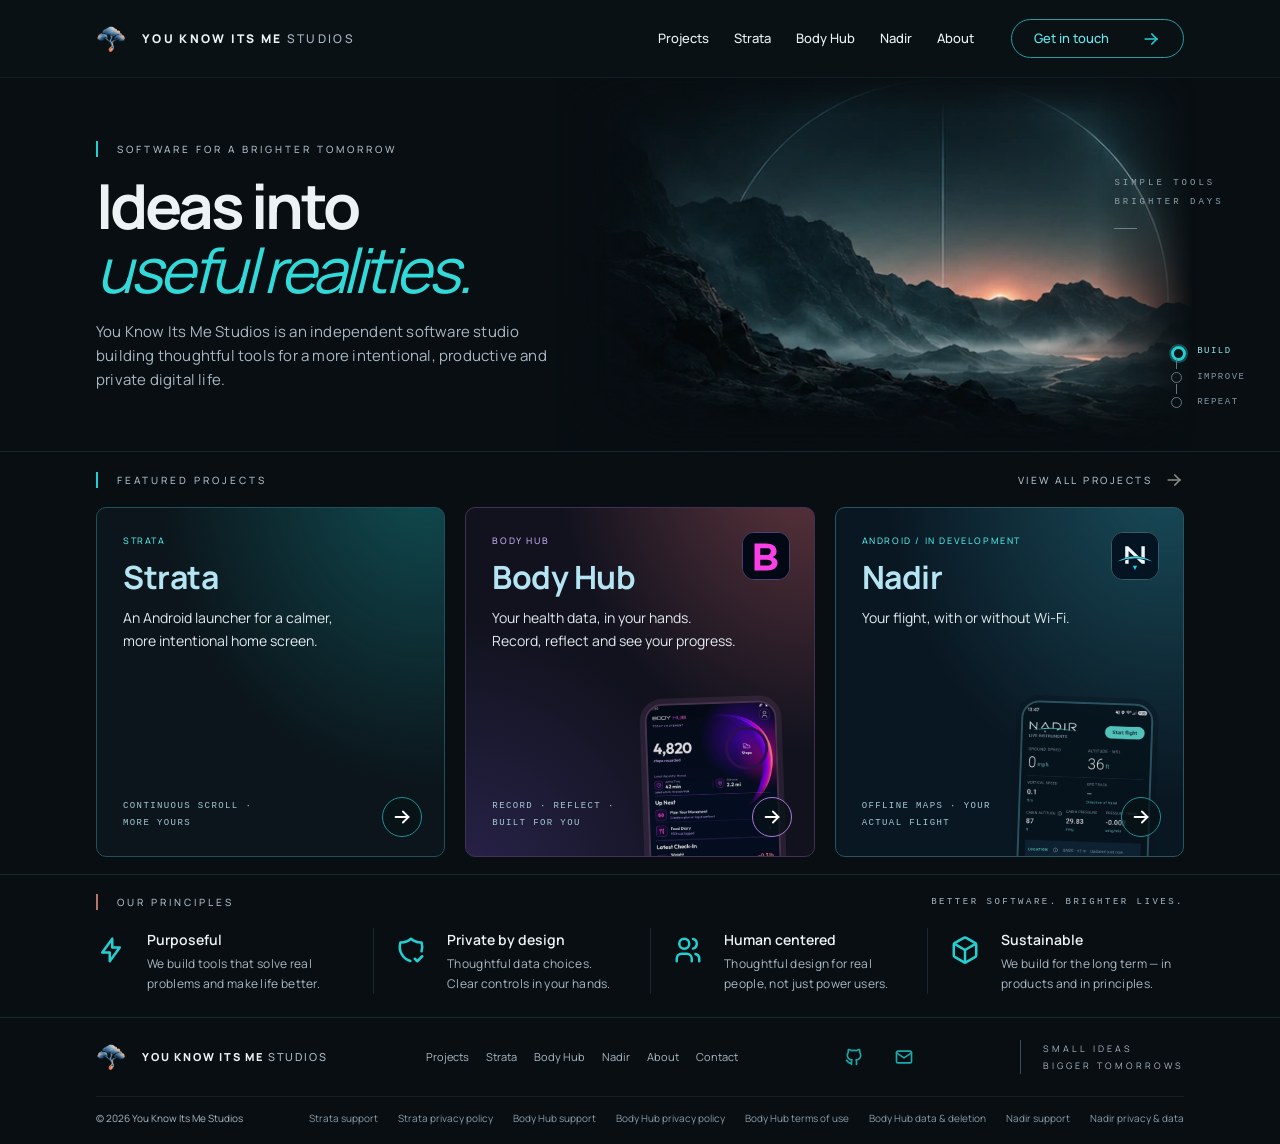
==== commit 6b30b1b2: "Add Nadir to the studio product lineup" ====
--- a/index.html
+++ b/index.html
@@ -4,15 +4,15 @@
     <meta charset="utf-8">
     <meta name="viewport" content="width=device-width, initial-scale=1">
     <meta name="google-site-verification" content="4R4cerbUJGFpOKjUoRW-4Jpmn5m5QRYNYED318s_ZWQ" />
-    <meta name="description" content="You Know Its Me Studios builds focused software, interactive tools, and digital products. Explore Strata and Body Hub for Android.">
+    <meta name="description" content="You Know Its Me Studios builds thoughtful Android tools. Explore Strata, Body Hub and Nadir, an offline-first passenger flight companion.">
     <meta name="theme-color" content="#080e12">
     <meta property="og:title" content="You Know Its Me Studios">
-    <meta property="og:description" content="A software and interactive product studio. Explore Strata, a customizable Android launcher, and Body Hub for fitness and general wellness.">
+    <meta property="og:description" content="Explore Strata for your home screen, Body Hub for fitness and wellness, and Nadir for understanding your flight. Independent Android software from You Know Its Me Studios.">
     <meta property="og:type" content="website">
     <meta property="og:url" content="https://you-know-its-me-studios.github.io/youknowitsmestudios/">
     <title>You Know Its Me Studios</title>
-    <link rel="icon" href="./assets/favicon.svg" type="image/svg+xml">
-    <link rel="stylesheet" href="./styles.css?v=20261003-4">
+    <link rel="icon" href="./assets/studio-logo.png" type="image/png">
+    <link rel="stylesheet" href="./styles.css?v=20261007-1">
     <script src="./script.js?v=20261003-4" defer></script>
   </head>
   <body>
@@ -21,7 +21,7 @@
     <header class="site-header"><div class="shell site-header__inner">
 <a class="wordmark" href="./" aria-label="You Know Its Me Studios home"><img src="./assets/studio-logo.png" width="30" height="30" alt=""><span>You Know Its Me <b>Studios</b></span></a>
 <button class="menu-toggle" type="button" aria-expanded="false" aria-controls="site-navigation" hidden>Menu</button>
-<nav class="site-nav" id="site-navigation" aria-label="Primary navigation"><a href="./#projects">Projects</a><a href="./strata/">Strata</a><a href="./bodyhub/">Body Hub</a><a href="./#about">About</a><a class="contact-link" href="mailto:youknowitsmestudios@gmail.com">Get in touch <img src="./assets/icons/arrow-right.svg" alt="" width="20" height="20"></a></nav>
+<nav class="site-nav" id="site-navigation" aria-label="Primary navigation"><a href="./#projects">Projects</a><a href="./strata/">Strata</a><a href="./bodyhub/">Body Hub</a><a href="./nadir/">Nadir</a><a href="./about/">About</a><a class="contact-link" href="./support/">Get in touch <img src="./assets/icons/arrow-right.svg" alt="" width="20" height="20"></a></nav>
 </div></header>
 
     <main id="main-content">
@@ -37,7 +37,7 @@
 </section>
 <section class="projects-section" id="projects" tabindex="-1" aria-labelledby="projects-title"><div class="shell">
   <div class="section-bar"><h2 class="eyebrow" id="projects-title">Featured projects</h2><a class="small-link" href="#project-list">View all projects <img src="assets/icons/arrow-right.svg" width="20" height="20" alt=""></a></div>
-  <div class="project-grid" id="project-list">
+  <div class="project-grid project-grid--three" id="project-list">
     <a class="project-card project-card--strata" href="strata/" aria-labelledby="strata-title">
       <div class="project-card__copy"><p class="product-label">Strata</p><h3 id="strata-title">Strata</h3><p>An Android launcher for a calmer,<br class="desktop-break"> more intentional home screen.</p></div>
       <p class="project-card__tags">Continuous scroll · More yours</p><span class="circle-arrow"><img src="assets/icons/arrow-right.svg" width="22" height="22" alt=""></span>
@@ -47,6 +47,12 @@
       <div class="project-card__copy"><p class="product-label">Body Hub</p><h3 id="bodyhub-title">Body Hub</h3><p>Your health data, in your hands.<br>Record, reflect and see your progress.</p></div>
       <img class="project-card__screen" src="assets/bodyhub-today.webp" width="720" height="1280" alt="Body Hub Today screen with movement, activity and daily records">
       <p class="project-card__tags">Record · Reflect · Built for you</p><span class="circle-arrow"><img src="assets/icons/arrow-right.svg" width="22" height="22" alt=""></span>
+    </a>
+    <a class="project-card project-card--nadir" href="nadir/" aria-labelledby="nadir-title">
+      <img class="product-icon" src="assets/nadir/icon.svg" width="94" height="94" alt="">
+      <div class="project-card__copy"><p class="product-label">Android / In development</p><h3 id="nadir-title">Nadir</h3><p>Your flight, with or without Wi-Fi.</p></div>
+      <img class="project-card__screen" src="assets/nadir/instruments.webp" width="720" height="1560" loading="lazy" decoding="async" alt="Nadir's live instruments and GNSS signal details on Android">
+      <p class="project-card__tags">Offline maps · Your actual flight</p><span class="circle-arrow"><img src="assets/icons/arrow-right.svg" width="22" height="22" alt=""></span>
     </a>
   </div>
 </div></section>
@@ -63,9 +69,9 @@
 
     <footer class="site-footer"><div class="shell footer-main">
 <a class="wordmark" href="./" aria-label="You Know Its Me Studios home"><img src="./assets/studio-logo.png" width="30" height="30" alt=""><span>You Know Its Me <b>Studios</b></span></a>
-<nav aria-label="Footer navigation"><a href="./#projects">Projects</a><a href="./strata/">Strata</a><a href="./bodyhub/">Body Hub</a><a href="./#about">About</a><a href="mailto:youknowitsmestudios@gmail.com">Contact</a></nav>
-<div class="footer-social"><a href="https://github.com/You-Know-Its-Me-Studios/youknowitsmestudios" aria-label="Studio on GitHub"><img src="./assets/icons/brand-github.svg" alt="" width="20" height="20"></a><a href="mailto:youknowitsmestudios@gmail.com" aria-label="Email the studio"><img src="./assets/icons/mail.svg" alt="" width="20" height="20"></a></div>
+<nav aria-label="Footer navigation"><a href="./#projects">Projects</a><a href="./strata/">Strata</a><a href="./bodyhub/">Body Hub</a><a href="./nadir/">Nadir</a><a href="./about/">About</a><a href="./support/">Contact</a></nav>
+<div class="footer-social"><a href="https://github.com/You-Know-Its-Me-Studios/youknowitsmestudios" aria-label="Studio on GitHub"><img src="./assets/icons/brand-github.svg" alt="" width="20" height="20"></a><a href="./support/" aria-label="Contact the studio through the support form"><img src="./assets/icons/mail.svg" alt="" width="20" height="20"></a></div>
 <p class="footer-motto">Small ideas<br>Bigger tomorrows</p>
-</div><div class="shell footer-resources"><p>© <span data-current-year>2026</span> You Know Its Me Studios</p><nav aria-label="Support and legal"><a href="./support/strata/">Strata support</a><a href="./privacy/strata/">Strata privacy policy</a><a href="./bodyhub/support.html">Body Hub support</a><a href="./bodyhub/privacy.html">Body Hub privacy policy</a><a href="./bodyhub/terms.html">Body Hub terms of use</a><a href="./bodyhub/data-deletion.html">Body Hub data &amp; deletion</a></nav></div></footer>
+</div><div class="shell footer-resources"><p>© <span data-current-year>2026</span> You Know Its Me Studios</p><nav aria-label="Support and legal"><a href="./support/?product=strata">Strata support</a><a href="./privacy/strata/">Strata privacy policy</a><a href="./support/?product=bodyhub">Body Hub support</a><a href="./bodyhub/privacy.html">Body Hub privacy policy</a><a href="./bodyhub/terms.html">Body Hub terms of use</a><a href="./bodyhub/data-deletion.html">Body Hub data &amp; deletion</a><a href="./support/?product=nadir">Nadir support</a><a href="./nadir/privacy.html">Nadir privacy &amp; data</a></nav></div></footer>
   </body>
 </html>
--- a/styles.css
+++ b/styles.css
@@ -733,7 +733,145 @@
   font-size:14px;
   color:var(--muted);
 }
-/* Existing support and policy content, preserved verbatim. */
+/* About and contact pages reuse the studio's existing type, color and spacing. */
+.about-intro p+p {
+  margin-top:18px;
+}
+.about-products {
+  padding-top:15px;
+}
+.about-products .feature-grid {
+  grid-template-columns:repeat(2,minmax(0,1fr));
+}
+.about-products .text-link {
+  display:inline-block;
+  margin-top:20px;
+}
+.contact-layout {
+  display:grid;
+  grid-template-columns:minmax(0,1.6fr) minmax(0,1fr);
+  gap:60px;
+  padding-bottom:60px;
+}
+.contact-layout h2 {
+  font-size:28px;
+  margin-bottom:24px;
+}
+.form-notice {
+  margin-bottom:24px;
+}
+.form-notice strong {
+  color:var(--text);
+}
+.contact-address {
+  overflow-wrap:anywhere;
+}
+.form-row {
+  display:grid;
+  grid-template-columns:repeat(2,minmax(0,1fr));
+  gap:20px;
+}
+.form-field {
+  min-width:0;
+  margin-bottom:22px;
+}
+.form-field label {
+  display:block;
+  margin-bottom:8px;
+  font-weight:600;
+}
+.form-field label span {
+  color:var(--muted);
+  font-weight:400;
+  font-size:13px;
+}
+.form-field input,.form-field select,.form-field textarea {
+  display:block;
+  width:100%;
+  min-width:0;
+  min-height:48px;
+  padding:12px;
+  border:1px solid #506571;
+  border-radius:6px;
+  background:var(--panel);
+  color:var(--text);
+  font:inherit;
+  font-size:16px;
+}
+.form-field textarea {
+  resize:vertical;
+}
+.form-field :is(input,select,textarea):focus-visible,.form-status:focus-visible {
+  outline:2px solid var(--accent);
+  outline-offset:3px;
+}
+.form-field [aria-invalid="true"] {
+  border-color:#ffa9a9;
+}
+.form-help {
+  font-size:13px;
+  margin-block:10px 16px;
+}
+.field-error {
+  color:#ffa9a9;
+  font-size:13px;
+  margin-top:6px;
+}
+.field-error:empty,.form-status:empty {
+  display:none;
+}
+.form-status {
+  margin-top:20px;
+}
+#support-form .button:disabled {
+  cursor:not-allowed;
+  color:var(--muted);
+  background:var(--panel);
+  border:1px solid #506571;
+  white-space:normal;
+}
+.contact-help {
+  align-self:start;
+  padding:28px;
+  border:1px solid var(--border);
+  border-radius:10px;
+  background:var(--panel);
+}
+.contact-help .eyebrow {
+  margin-bottom:18px;
+}
+.help-links {
+  display:grid;
+  gap:16px;
+  margin-block:24px;
+}
+.help-links a {
+  color:var(--accent);
+  text-decoration:underline;
+  text-underline-offset:4px;
+}
+@media(max-width:1000px) {
+  .contact-layout {
+    grid-template-columns:1fr;
+    gap:32px;
+  }
+}
+@media(max-width:650px) {
+  .about-products .feature-grid,.form-row {
+    grid-template-columns:1fr;
+    gap:0;
+  }
+  .about-products .feature-grid {
+    gap:24px;
+  }
+  .contact-layout {
+    padding-bottom:35px;
+  }
+  .contact-help {
+    padding:20px;
+  }
+}
+/* Support and policy pages. */
 .page-hero,.legal-hero {
   padding-block:50px 40px;
   border-bottom:1px solid var(--border);
@@ -1574,6 +1712,237 @@
 .product-disclaimer {
   font-size:12px;
 }
+/* Three-product collection: equal cards, with room for copy and real app imagery. */
+.project-grid--three {
+  grid-template-columns:repeat(3,minmax(0,1fr));
+}
+.project-grid--three .project-card {
+  display:block;
+  height:350px;
+  padding:26px;
+}
+.project-grid--three .product-icon {
+  position:absolute;
+  top:24px;
+  right:24px;
+  width:48px;
+  height:48px;
+  border-radius:12px;
+}
+.project-grid--three .project-card__copy {
+  max-width:none;
+}
+.project-grid--three .product-label {
+  padding-right:55px;
+  font-size:9px;
+  letter-spacing:1.6px;
+}
+.project-grid--three h3 {
+  font-size:32px;
+  margin-top:10px;
+}
+.project-grid--three .project-card__copy>p:last-child {
+  max-width:290px;
+  font-size:14px;
+  line-height:1.65;
+}
+.project-grid--three .project-card__screen {
+  width:132px;
+  right:34px;
+  top:194px;
+  opacity:.85;
+}
+.project-grid--three .project-card__tags {
+  left:26px;
+  bottom:24px;
+  max-width:155px;
+  font-size:9px;
+  line-height:1.9;
+  letter-spacing:1.4px;
+  z-index:1;
+}
+.project-card--nadir {
+  border-color:#27565e;
+  background:radial-gradient(ellipse at 95% -10%,#194b59,transparent 60%),#091722;
+}
+.project-card--nadir .project-card__screen {
+  border-color:#315a68;
+  transform:rotate(2deg);
+}
+.about-products .feature-grid--three {
+  grid-template-columns:repeat(3,minmax(0,1fr));
+}
+/* Nadir uses the shared product shell; its own branding stays in the content. */
+.nadir-wordmark {
+  width:180px;
+  height:auto;
+}
+.nadir-hero {
+  gap:55px;
+}
+.nadir-hero-note,.nadir-small {
+  font-size:13px;
+  line-height:1.8;
+}
+.nadir-hero-note {
+  max-width:480px;
+  margin-top:22px;
+}
+.nadir-instruments {
+  width:100%;
+  padding:0 20px;
+  text-align:center;
+  background:radial-gradient(ellipse at center,#19465360,transparent 70%);
+}
+.nadir-instruments>a {
+  display:block;
+  width:min(100%,320px);
+  margin-inline:auto;
+}
+.nadir-instruments img {
+  width:100%;
+  height:auto;
+  border:1px solid #375662;
+  border-radius:18px;
+  box-shadow:0 18px 55px #0006;
+}
+.nadir-instruments figcaption,.nadir-map-capture figcaption {
+  color:var(--muted);
+  font-size:12px;
+  line-height:1.8;
+  margin-top:16px;
+}
+.nadir-section-intro {
+  max-width:790px;
+  font-size:16px;
+  margin:-10px 0 30px;
+}
+.nadir-story {
+  display:grid;
+  grid-template-columns:minmax(0,1.1fr) minmax(0,.9fr);
+  align-items:center;
+  gap:70px;
+  padding-block:55px;
+  border-block:1px solid var(--border);
+}
+.nadir-story h2,.nadir-help h2 {
+  font-size:34px;
+  letter-spacing:-1px;
+  line-height:1.25;
+  margin:18px 0 22px;
+}
+.nadir-story p+p {
+  margin-top:20px;
+}
+.nadir-data-modes {
+  margin:26px 0;
+}
+.nadir-data-modes>div {
+  border-left:2px solid #295059;
+  padding-left:20px;
+  margin-bottom:22px;
+}
+.nadir-data-modes dt {
+  color:var(--text);
+  font-weight:600;
+  margin-bottom:6px;
+}
+.nadir-data-modes dd {
+  margin:0;
+  color:var(--muted);
+  font-size:14px;
+}
+.nadir-map-capture {
+  max-width:440px;
+  margin-inline:auto;
+}
+.nadir-map-capture>a {
+  display:block;
+  border:1px solid #375662;
+  border-radius:10px;
+  overflow:hidden;
+}
+.nadir-map-capture img {
+  width:100%;
+  height:auto;
+}
+.nadir-map-capture a,.nadir-help a {
+  text-decoration:underline;
+  text-underline-offset:3px;
+}
+.nadir-story--text {
+  align-items:start;
+}
+.nadir-deep-dive {
+  background:var(--panel);
+  border:1px solid var(--border);
+  border-radius:10px;
+  padding:30px;
+}
+.nadir-deep-dive h3 {
+  font-size:28px;
+  margin:18px 0;
+}
+.nadir-deep-dive .check-list {
+  font-size:14px;
+  padding-left:18px;
+}
+.nadir-help {
+  padding-block:35px 55px;
+}
+.nadir-help details {
+  border-top:1px solid var(--border);
+  padding-block:18px;
+}
+.nadir-help summary {
+  cursor:pointer;
+  color:var(--text);
+  font-weight:600;
+  padding-block:6px;
+}
+.nadir-help details p {
+  max-width:850px;
+  margin:14px 0 0;
+}
+@media(min-width:1001px) and (max-width:1200px) {
+  .site-header__inner { gap:15px; }
+  .site-header .wordmark { font-size:10px; letter-spacing:1.2px; gap:10px; }
+  .site-nav { gap:16px; font-size:12px; }
+  .site-nav .contact-link { gap:10px; margin-left:0; padding:8px 14px; }
+}
+@media(min-width:651px) and (max-width:1200px) {
+  .project-grid--three { grid-template-columns:1fr; }
+  .project-grid--three .project-card { height:230px; }
+  .project-grid--three .project-card__copy { max-width:60%; }
+  .project-grid--three .product-icon { right:210px; top:36px; }
+  .project-grid--three .project-card__screen { top:30px; right:50px; width:130px; }
+  .project-grid--three .project-card__tags { max-width:60%; }
+  .project-grid--three .product-label { padding-right:0; }
+  .project-grid--three .project-card__copy>p:last-child { max-width:320px; }
+  .nadir-hero { gap:25px; }
+  .nadir-story { gap:35px; }
+}
+@media(max-width:850px) {
+  .nadir-hero { grid-template-columns:1fr; gap:35px; }
+  .nadir-hero .product-hero__copy { max-width:620px; }
+  .nadir-story { grid-template-columns:1fr; gap:30px; }
+  .nadir-map-capture { width:100%; }
+  .about-products .feature-grid--three { grid-template-columns:1fr; gap:20px; }
+}
+@media(max-width:650px) {
+  .project-grid--three { grid-template-columns:1fr; }
+  .project-grid--three .project-card { height:330px; padding:23px 20px; }
+  .project-grid--three .product-icon { width:42px; height:42px; right:20px; }
+  .project-grid--three .product-label { font-size:8px; letter-spacing:1.2px; }
+  .project-grid--three .project-card__copy>p:last-child { font-size:13px; }
+  .project-grid--three .project-card__tags { left:20px; max-width:min(125px,calc(100% - 175px)); }
+  .project-grid--three .project-card__screen { top:190px; right:30px; width:115px; }
+  .nadir-instruments { padding:0; }
+  .nadir-story { padding-block:35px; }
+  .nadir-story h2,.nadir-help h2 { font-size:29px; }
+  .nadir-deep-dive { padding:24px; }
+  .nadir-help { padding-block:20px 35px; }
+}
 @media(max-width:650px) {
   .strata-overview {
     padding:28px;
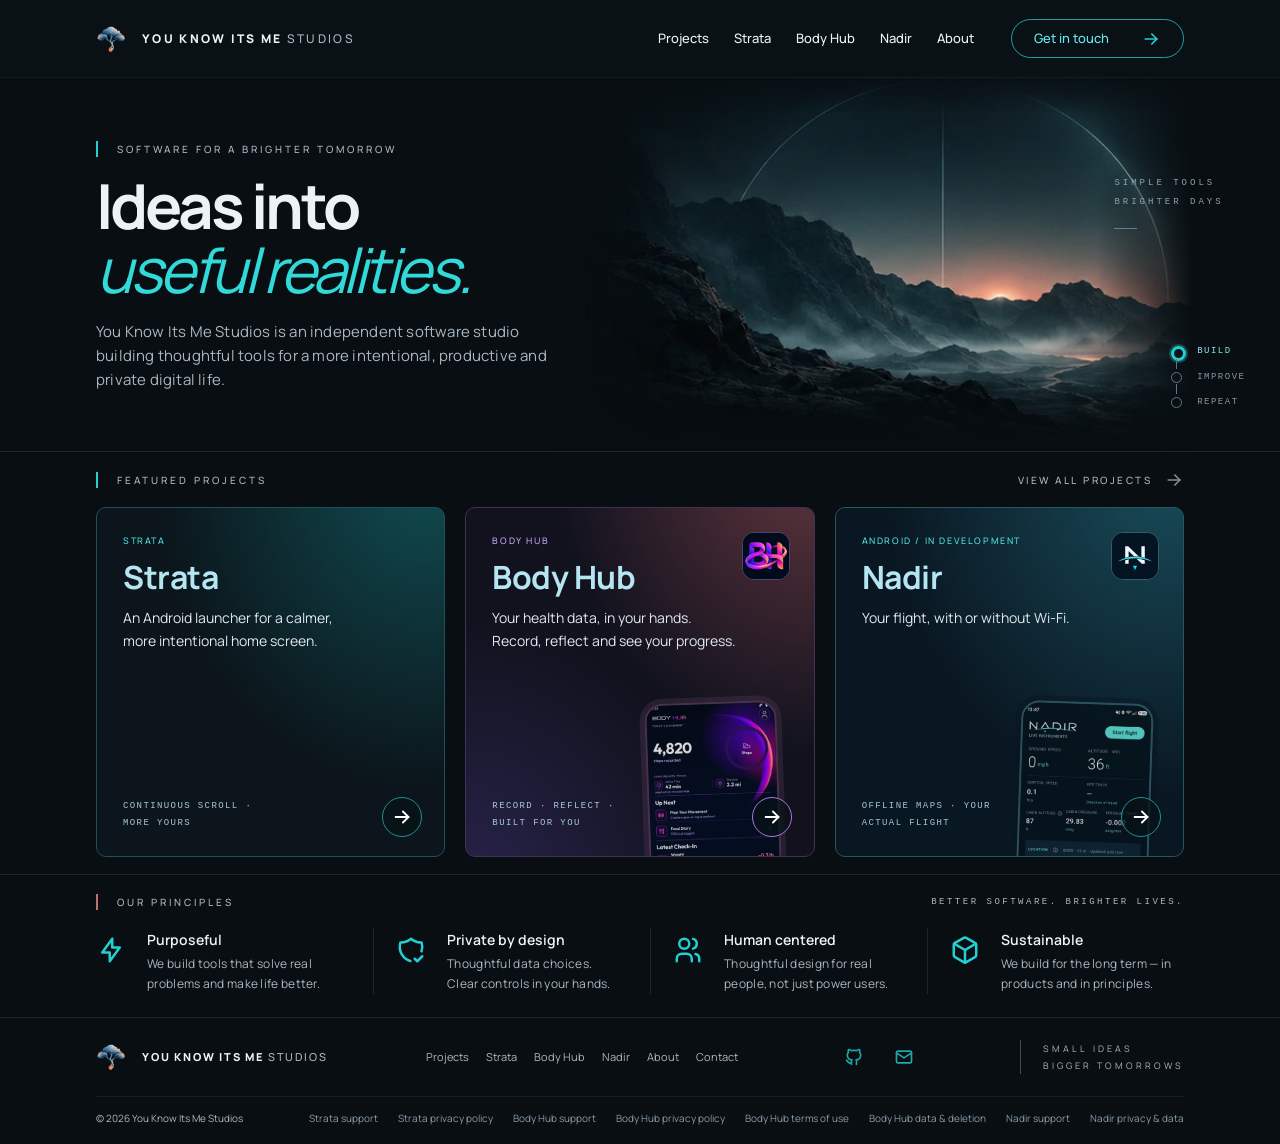
==== commit ca029c14: "Update Body Hub website icon to current app artwork" ====
--- a/index.html
+++ b/index.html
@@ -43,7 +43,7 @@
       <p class="project-card__tags">Continuous scroll · More yours</p><span class="circle-arrow"><img src="assets/icons/arrow-right.svg" width="22" height="22" alt=""></span>
     </a>
     <a class="project-card project-card--bodyhub" href="bodyhub/" aria-labelledby="bodyhub-title">
-      <img class="product-icon" src="assets/bodyhub-icon.svg" width="94" height="94" alt="">
+      <img class="product-icon" src="assets/bodyhub-icon.webp" width="94" height="94" alt="">
       <div class="project-card__copy"><p class="product-label">Body Hub</p><h3 id="bodyhub-title">Body Hub</h3><p>Your health data, in your hands.<br>Record, reflect and see your progress.</p></div>
       <img class="project-card__screen" src="assets/bodyhub-today.webp" width="720" height="1280" alt="Body Hub Today screen with movement, activity and daily records">
       <p class="project-card__tags">Record · Reflect · Built for you</p><span class="circle-arrow"><img src="assets/icons/arrow-right.svg" width="22" height="22" alt=""></span>
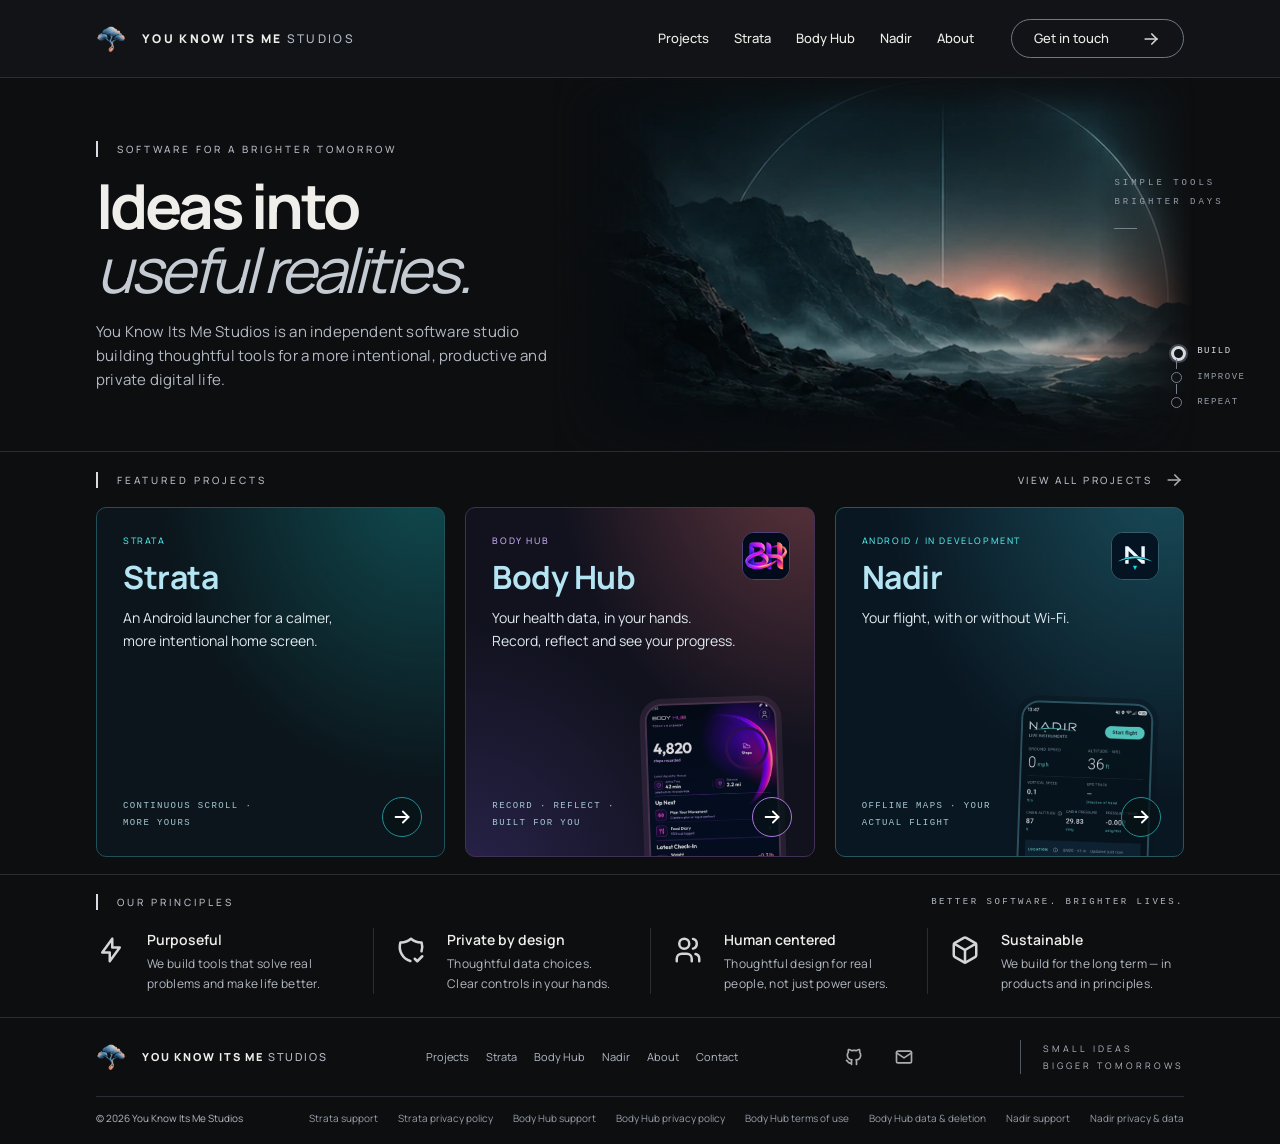
==== commit d2116aca: "Separate neutral studio colors from product accents" ====
--- a/index.html
+++ b/index.html
@@ -5,14 +5,14 @@
     <meta name="viewport" content="width=device-width, initial-scale=1">
     <meta name="google-site-verification" content="4R4cerbUJGFpOKjUoRW-4Jpmn5m5QRYNYED318s_ZWQ" />
     <meta name="description" content="You Know Its Me Studios builds thoughtful Android tools. Explore Strata, Body Hub and Nadir, an offline-first passenger flight companion.">
-    <meta name="theme-color" content="#080e12">
+    <meta name="theme-color" content="#0d0e10">
     <meta property="og:title" content="You Know Its Me Studios">
     <meta property="og:description" content="Explore Strata for your home screen, Body Hub for fitness and wellness, and Nadir for understanding your flight. Independent Android software from You Know Its Me Studios.">
     <meta property="og:type" content="website">
     <meta property="og:url" content="https://you-know-its-me-studios.github.io/youknowitsmestudios/">
     <title>You Know Its Me Studios</title>
     <link rel="icon" href="./assets/studio-logo.png" type="image/png">
-    <link rel="stylesheet" href="./styles.css?v=20261007-1">
+    <link rel="stylesheet" href="./styles.css?v=20261007-2">
     <script src="./script.js?v=20261003-4" defer></script>
   </head>
   <body>
--- a/styles.css
+++ b/styles.css
@@ -36,13 +36,16 @@
 }
 :root {
   color-scheme:dark;
-  --bg:#080e12;
-  --panel:#101920;
-  --text:#edf3f5;
-  --muted:#aab8c4;
-  --quiet:#899cab;
-  --accent:#23cfd1;
-  --border:#19272f;
+  /* Studio chrome stays neutral; product accents are scoped below. */
+  --bg:#0d0e10;
+  --panel:#191c20;
+  --text:#efeeeb;
+  --muted:#b3bac4;
+  --quiet:#959eaa;
+  --accent:#d7dce2;
+  --accent-hover:#f2f3f5;
+  --border:#2a2e34;
+  --control-border:#6f7985;
   --shell:min(1420px,85%);
   font-family:Manrope,"Segoe UI",sans-serif;
   font-synthesis:style;
@@ -52,7 +55,7 @@
 }
 html {
   scroll-behavior:smooth;
-  scrollbar-color:#38505c var(--bg);
+  scrollbar-color:#515861 var(--bg);
 }
 body {
   margin:0;
@@ -123,8 +126,8 @@
 }
 /* Header and footer are static HTML, maintained with tools/sync_chrome.py. */
 .site-header {
-  border-bottom:1px solid #101d24;
-  background:#091115;
+  border-bottom:1px solid var(--border);
+  background:#111316;
 }
 .site-header__inner {
   height:77px;
@@ -163,21 +166,33 @@
   padding-block:10px;
 }
 .site-nav a:hover,.site-nav a[aria-current] {
-  color:var(--accent);
+  color:var(--accent-hover);
+  text-decoration:underline;
+  text-underline-offset:6px;
+  text-decoration-color:#8b929c;
 }
 .site-nav .contact-link {
   display:flex;
   align-items:center;
   gap:32px;
   margin-left:12px;
-  border:1px solid #269ca1;
+  border:1px solid var(--control-border);
   border-radius:30px;
   padding:8px 22px;
-  color:#64edf0;
+  color:var(--text);
+  transition:background-color 160ms,border-color 160ms;
+}
+.site-nav .contact-link:hover,.menu-toggle:hover {
+  border-color:var(--accent);
+  background:#24282e;
+  text-decoration:none;
+}
+.site-nav .contact-link img,.footer-social img,.principles img {
+  filter:grayscale(1) brightness(1.25);
 }
 .menu-toggle {
   display:none;
-  border:1px solid var(--border);
+  border:1px solid var(--control-border);
   background:var(--panel);
   border-radius:6px;
   color:var(--text);
@@ -207,7 +222,9 @@
   color:var(--muted);
 }
 .footer-main nav a:hover,.footer-resources a:hover {
-  color:var(--accent);
+  color:var(--accent-hover);
+  text-decoration:underline;
+  text-underline-offset:4px;
 }
 .footer-social {
   display:flex;
@@ -219,8 +236,12 @@
 .footer-social img {
   opacity:.8;
 }
+.footer-social a:hover img,.site-nav .contact-link:hover img {
+  opacity:1;
+  filter:grayscale(1) brightness(1.45);
+}
 .footer-motto {
-  border-left:1px solid #38505c;
+  border-left:1px solid #515861;
   padding-left:44px;
   font-size:9px;
   letter-spacing:3px;
@@ -229,7 +250,7 @@
 }
 .footer-resources {
   padding:13px 0 18px;
-  border-top:1px solid #142027;
+  border-top:1px solid var(--border);
   display:flex;
   justify-content:space-between;
   gap:20px;
@@ -274,16 +295,16 @@
 }
 .button--primary {
   background:var(--accent);
-  color:#061519;
+  color:#101216;
 }
 .button--primary img {
   filter:brightness(.13);
 }
 .button--primary:hover {
-  background:#72ebed;
+  background:var(--accent-hover);
 }
 .button--ghost {
-  border-color:#788a98;
+  border-color:var(--control-border);
   color:var(--muted);
 }
 .button--ghost:hover {
@@ -318,7 +339,7 @@
   display:inline-block;
   font-weight:400;
   line-height:1.1;
-  color:#31d9d8;
+  color:#c5cbd3;
   letter-spacing:-3.5px;
 }
 .hero__lede {
@@ -352,12 +373,12 @@
   letter-spacing:3px;
   line-height:2.1;
   text-transform:uppercase;
-  color:#8ea1ac;
+  color:var(--quiet);
 }
 .hero__annotation span {
   display:block;
   width:23px;
-  border-top:1px solid #64818b;
+  border-top:1px solid #777f8a;
   margin-top:16px;
 }
 .hero__process {
@@ -370,7 +391,7 @@
   font:9px/2.8 Consolas,monospace;
   letter-spacing:1.5px;
   text-transform:uppercase;
-  color:#8599a6;
+  color:var(--quiet);
 }
 .hero__process li {
   position:relative;
@@ -381,7 +402,7 @@
   position:absolute;
   width:9px;
   height:9px;
-  border:1px solid #617782;
+  border:1px solid #777f8a;
   border-radius:50%;
   left:0;
   top:7px;
@@ -392,14 +413,14 @@
   left:5px;
   top:-6px;
   height:10px;
-  border-left:1px solid #617782;
+  border-left:1px solid #777f8a;
 }
 .hero__process .active {
-  color:#8de6e7;
+  color:var(--accent);
 }
 .hero__process .active:before {
   border:3px solid var(--accent);
-  box-shadow:0 0 0 2px #174d51;
+  box-shadow:0 0 0 2px #41464e;
 }
 .projects-section {
   padding:18px 0 17px;
@@ -422,7 +443,7 @@
   letter-spacing:2.5px;
 }
 .small-link img {
-  filter:grayscale(1);
+  filter:grayscale(1) brightness(1.25);
   opacity:.8;
 }
 .small-link:hover {
@@ -434,6 +455,8 @@
   gap:20px;
 }
 .project-card {
+  --accent:#23cfd1;
+  color:#edf3f5;
   position:relative;
   display:grid;
   grid-template-columns:94px 1fr;
@@ -465,9 +488,12 @@
 }
 .product-label {
   font-size:9px;
-  color:#4fe0df;
+  color:var(--accent);
   letter-spacing:3px;
   margin-bottom:9px;
+}
+.project-card .product-label {
+  color:#4fe0df;
 }
 .project-card h3 {
   font-size:32px;
@@ -517,6 +543,7 @@
   filter:grayscale(1) brightness(1.6);
 }
 .project-card--bodyhub {
+  --accent:#c29aef;
   border-color:#423055;
   background:radial-gradient(ellipse at 100% -20%,#64373f 0,transparent 53%),radial-gradient(ellipse at 0 110%,#29234b,transparent 50%),#11121e;
 }
@@ -550,7 +577,7 @@
   padding:18px 0 23px;
 }
 .principles-section .eyebrow {
-  border-color:#ba746b;
+  border-color:var(--accent);
 }
 .section-note {
   font:9px/1.6 Consolas,monospace;
@@ -584,9 +611,14 @@
 .principles img {
   margin-top:7px;
 }
-/* Product presentation */
-.theme-bodyhub {
+/* Product color belongs to content, never the shared header or footer. */
+.theme-strata main,.theme-nadir main {
+  --accent:#23cfd1;
+  --accent-hover:#72ebed;
+}
+.theme-bodyhub main {
   --accent:#c29aef;
+  --accent-hover:#dec3fa;
 }
 .product-hero {
   display:grid;
@@ -726,6 +758,9 @@
   text-decoration:underline;
   text-underline-offset:5px;
 }
+.inline-links a:hover,.text-link:hover,.help-links a:hover,.legal-copy a:hover,.support-contact a:hover {
+  color:var(--accent-hover);
+}
 .asset-note {
   border:1px solid var(--border);
   padding:32px;
@@ -791,7 +826,7 @@
   min-width:0;
   min-height:48px;
   padding:12px;
-  border:1px solid #506571;
+  border:1px solid var(--control-border);
   border-radius:6px;
   background:var(--panel);
   color:var(--text);
@@ -827,7 +862,7 @@
   cursor:not-allowed;
   color:var(--muted);
   background:var(--panel);
-  border:1px solid #506571;
+  border:1px solid var(--control-border);
   white-space:normal;
 }
 .contact-help {
